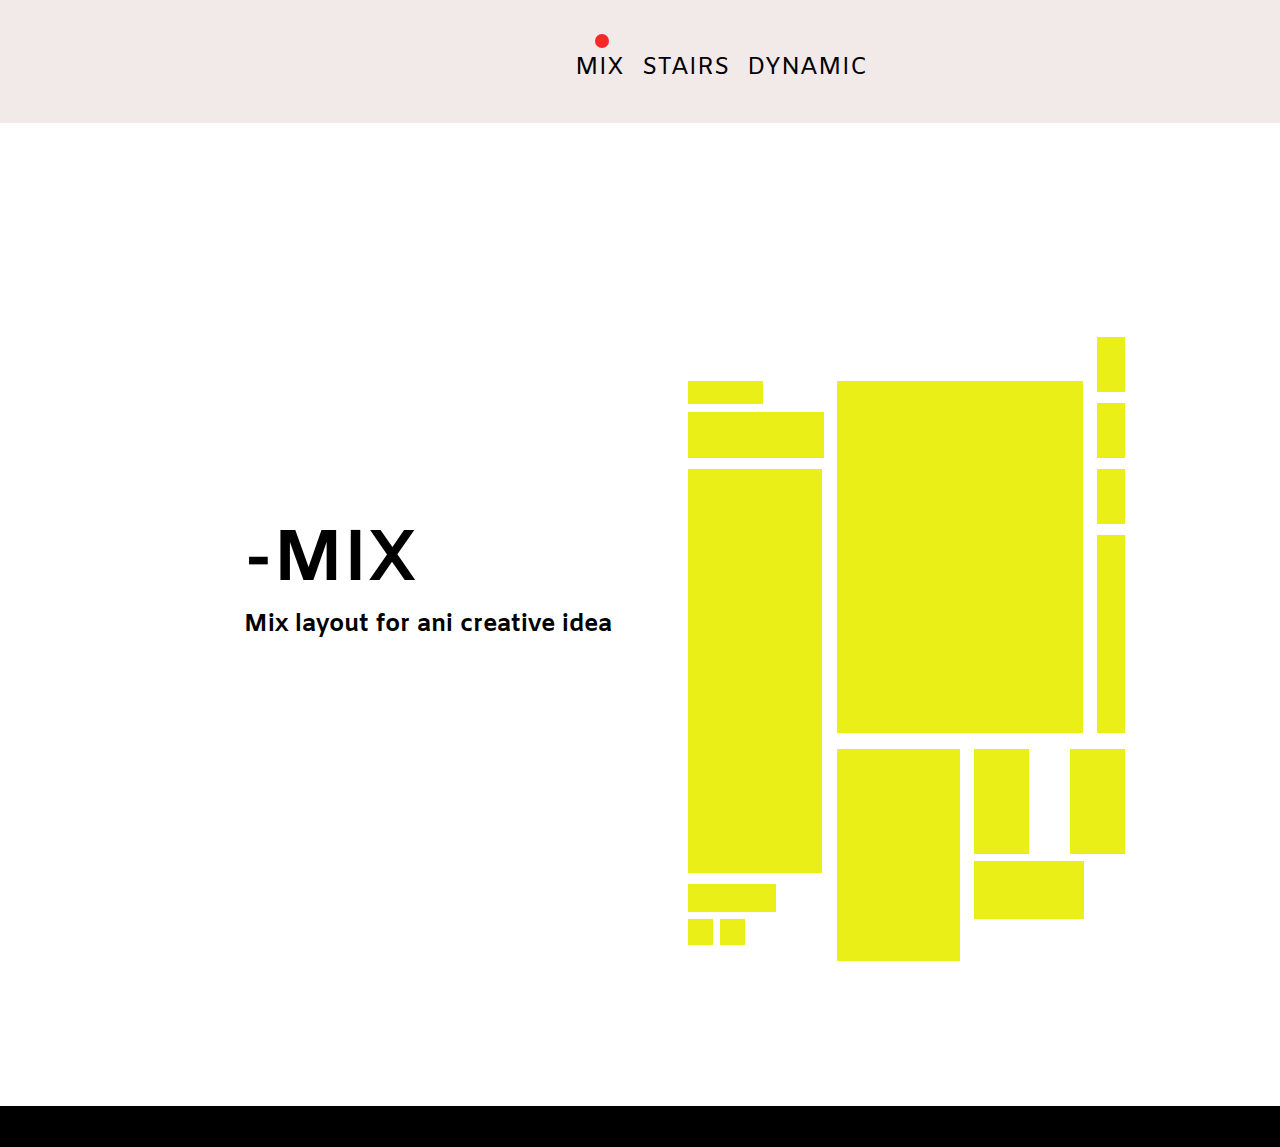
==== index.html @ f3948fbc "EX1, EX2 ,EX3 (in progress)" ====
<!DOCTYPE html>
<html lang="en">
<head>
    <style>
        @import url('https://fonts.googleapis.com/css2?family=Amiko&display=swap');
    </style>
    <meta charset="UTF-8">
    <meta http-equiv="X-UA-Compatible" content="IE=edge">
    <meta name="viewport" content="width=device-width, initial-scale=1">
        <link rel="stylesheet" href="css/style.css">

    <title>Yanai Yeshurun</title>
</head>
<body class="mix">
        <nav>
            <a href="index.html" class="Mix"><h2>MIX</h2></a>
            <a href="layouts2.html" class="Stairs"><h2>STAIRS</h2></a>
            <a href="layouts3.html" class="Dynamic"><h2>DYNAMIC</h2></a>
            <div class="point"></div>
        </nav>
    <main>
    <section class="Left">
        <div class="rec1"></div>
        <div class="rec2"></div>
        <div class="rec3"></div>
        <div class="rec4"></div>
        <div class="rec5"></div>
        <div class="rec6"></div>
        <div class="rec7"></div>
    </section>
    <section class="Middle">
        <div class="rec8"></div>
        <div class="rec9"></div>
        <div class="rec10"></div>
        <div class="rec11"></div>
        <div class="rec12"></div>
    </section>
    <section class="Right">
        <div class="rec13"></div>
        <div class="rec14"></div>
        <div class="rec15"></div>
        <div class="rec16"></div>
    </section>
    <section class="description">
        <h1>-MIX</h1>
        <h2>Mix layout for ani creative idea</h2>
    </section>
</main>
<footer></footer>
</body>
</html>
---- css/style.css ----
* {
    margin: 0;
    padding: 0;
}

header, main, footer, nav, aside, section, div  {
    display: block;
}

/* /////////////////////////////////////////////////////////////// */
/* /////////////////////// -- INDEX -- /////////////////////////// */
/* /////////////////////////////////////////////////////////////// */

.mix nav,
.lay2 nav,
.lay3 header {
    width: 1440px;
    height: 123px;
    background-color: #F2E9E9;
}

.mix .point {
    position: absolute;
    background-color: #F72828;
    width: 14px;
    height: 14px;
    margin-top: 34px;
    margin-left: 595px;
    border-radius: 50px;
}

.Mix {
    position: absolute;
    margin-left: 575px;
    margin-top: 52px;
    text-decoration: none;
}


.Stairs {
    position: absolute;
    margin-left: 642px;
    margin-top: 52px;
    text-decoration: none;
}


.Dynamic {
    position: absolute;
    margin-left: 747px;
    margin-top: 52px;
    text-decoration: none;
}

.Mix h2,
.Stairs h2,
.Dynamic h2 {
    font-family: 'Amiko', sans-serif;
    font-style: normal;
    font-weight: 400;
    font-size: 24px;
    line-height: 32px;
    color: #000000;
    transition: color 0.5s ease;
    transition: font-size 0.5s ease;
    text-transform: uppercase;
}

.mix .Stairs h2:hover,
.mix .Dynamic h2:hover {
    color: #6e6b6b;
    font-size: 18px;
    text-align: center;
}

.mix .Left {
    position: relative;
    margin-left: 688px;
}

.mix .rec1 {
    position: absolute;
    background-color: #EBEF18;
    width: 75px;
    height: 23px;
    margin-top: 258px;
}

.mix .rec2 {
    position: absolute;
    background-color: #EBEF18;
    width: 136px;
    height: 46px;
    margin-top: 289px;
}

.mix .rec3 {
    position: absolute;
    background-color: #EBEF18;
    width: 136px;
    height: 46px;
    margin-top: 289px;
}

.mix .rec4 {
    position: absolute;
    background-color: #EBEF18;
    width: 134px;
    height: 404px;
    margin-top: 346px;
}

.mix .rec5 {
    position: absolute;
    background-color: #EBEF18;
    width: 88px;
    height: 28px;
    margin-top: 761px;
}

.mix .rec6 {
    position: absolute;
    background-color: #EBEF18;
    width: 25px;
    height: 26px;
    margin-top: 796px;
}

.mix .rec7 {
    position: absolute;
    background-color: #EBEF18;
    width: 25px;
    height: 26px;
    margin-top: 796px;
    margin-left: 32px;
}

.mix .Middle {
    position: relative;
    margin-left: 837px;
}

.mix .rec8 {
    position: absolute;
    background-color: #EBEF18;
    width: 246px;
    height: 352px;
    margin-top: 258px;
}

.mix .rec9 {
    position: absolute;
    background-color: #EBEF18;
    width: 123px;
    height: 212px;
    margin-top: 626px;
}

.mix .rec10 {
    position: absolute;
    background-color: #EBEF18;
    width: 55px;
    height: 105px;
    margin-top: 626px;
    margin-left: 137px;
}

.mix .rec11 {
    position: absolute;
    background-color: #EBEF18;
    width: 110px;
    height: 58px;
    margin-top: 738px;
    margin-left: 137px;
}

.mix .rec12 {
    position: absolute;
    background-color: #EBEF18;
    width: 55px;
    height: 105px;
    margin-top: 626px;
    margin-left: 233px;
}

.mix .Right {
    position: relative;
    margin-left: 1097px;
}

.mix .rec13 {
    position: absolute;
    background-color: #EBEF18;
    width: 28px;
    height: 55px;
    margin-top: 214px;
}

.mix .rec14 {
    position: absolute;
    background-color: #EBEF18;
    width: 28px;
    height: 55px;
    margin-top: 280px;
}

.mix .rec15 {
    position: absolute;
    background-color: #EBEF18;
    width: 28px;
    height: 55px;
    margin-top: 346px;
}

.mix .rec16 {
    position: absolute;
    background-color: #EBEF18;
    width: 28px;
    height: 198px;
    margin-top: 412px;
}


.mix .description {
    position: absolute;
    margin-left: 244px;
    margin-top: 390px;
}

.mix .description h1 {
    font-family: 'Amiko', sans-serif;
    font-style: normal;
    font-weight: 700;
    font-size: 72px;
    line-height: 96px;
    color: #000000;
}

.mix .description h2 {
    font-family: 'Amiko', sans-serif;
    font-style: normal;
    font-weight: 700;
    font-size: 24px;
    line-height: 32px;
    color: #000000;
}

.mix footer {
    position: relative;
    background-color: #000000;
    width: 1440px;
    height: 41px;
    margin-top: 983px;
}

/* /////////////////////////////////////////////////////////////// */
/* ////////////////////// -- LAYOUTS2 -- ///////////////////////// */
/* /////////////////////////////////////////////////////////////// */
.lay2 main{
    align-content: flex-start;
}
.lay2 .point {
    position: absolute;
    background-color: #F72828;
    width: 14px;
    height: 14px;
    margin-top: 34px;
    margin-left: 686px;
    border-radius: 50px;
}

.lay2 .Mix h2:hover,
.lay2 .Dynamic h2:hover {
    color: #6e6b6b;
    font-size: 18px;
    text-align: center;
}

.lay2 footer {
    position: fixed;
    background-color: #000000;
    width: 1440px;
    height: 41px;
    bottom: 0;
    text-align: center;
}

.leftSide{
    position: absolute;
    margin-left: 151px;
    margin-top: 119px;
}

.rightSide {
    position: absolute;
    margin-left: 663px;
    padding-top: 287px;
}

.Rec {
    background-color: #C4C4C4;
    width: 457px;
    height: 299px;
    margin-bottom:70px;
}

aside{
    background-color: #EBEF18;
    width: 169px;
    height: 2185px;
    margin-left: 1271px;
}

.blackRec{
    position:absolute;
    background-color: #000000;
    width: 80px;
    height: 80px;
    margin-top:119px;
}

.blackRec1{
    position:absolute;
    background-color: #000000;
    width: 80px;
    height: 80px;
    margin-top:616px;
}
.whiteRec{
    position:absolute;
    background-color: #ffffff;
    width: 80px;
    height: 80px;
    margin-top:247px;
    margin-left: 89px;
}

.letters{
    position: absolute;
    display: flex;
    flex-direction: column;
    justify-content: center;
    align-items: center;
    margin-top: 1240px;
    margin-left: 44px;
}

.letter{
    color: #000000;
    font-family: 'Amiko', sans-serif;
    font-style: normal;
    font-weight: 400;
    font-size: 96px;
    line-height: 128px;
    align-items: flex-end;
    text-align: center;
    text-decoration: none;
    width: 81px;
}

.lay3 .blackRec{
    position: absolute;
    margin-top: 21px;
    margin-left: 1336px;
}

#wrapper {
    width: 1440px;
    margin: 0px auto;
}

.lay3 nav{
    position: relative;
    background-color: #E5E5E5;
    width: 372px;
    height: 995px;
}

.lay3 .point {
    position: absolute;
    background-color: #F72828;
    width: 14px;
    height: 14px;
    margin-top: 34px;
    margin-left: 686px;
    border-radius: 50px;
}

.lay3 .Mix h2:hover,
.lay3 .Dynamic h2:hover {
    color: #6e6b6b;
    font-size: 18px;
    text-align: center;
}
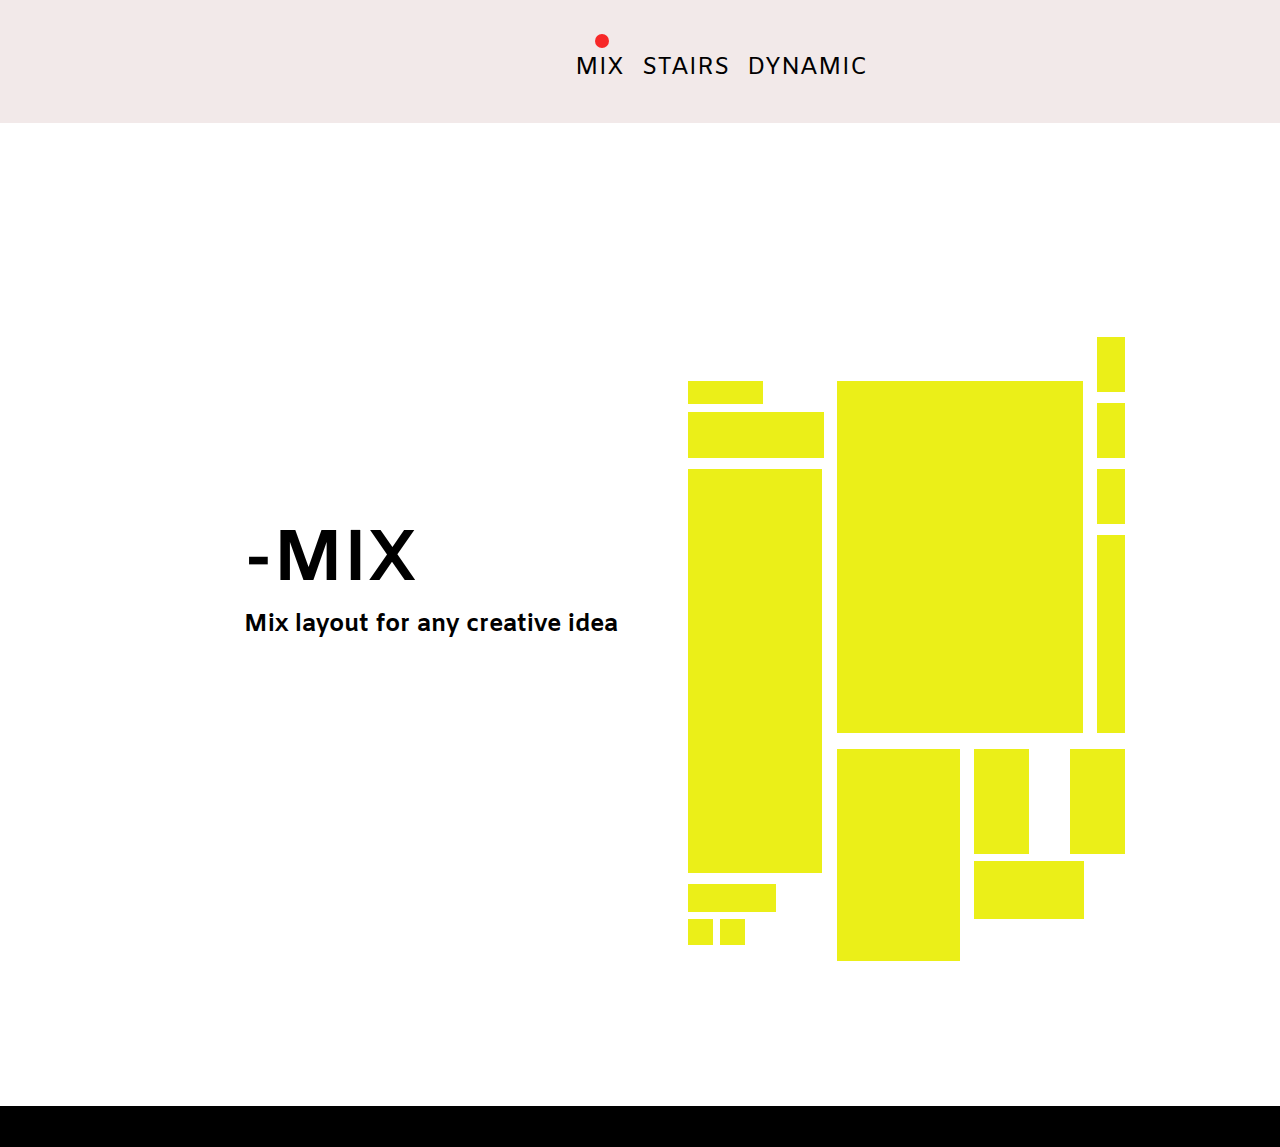
==== commit 3fb913cb: "update - css,index,layout3" ====
--- a/index.html
+++ b/index.html
@@ -43,7 +43,7 @@
     </section>
     <section class="description">
         <h1>-MIX</h1>
-        <h2>Mix layout for ani creative idea</h2>
+        <h2>Mix layout for any creative idea</h2>
     </section>
 </main>
 <footer></footer>
--- a/css/style.css
+++ b/css/style.css
@@ -3,7 +3,13 @@
     padding: 0;
 }
 
-header, main, footer, nav, aside, section, div  {
+header,
+main,
+footer,
+nav,
+aside,
+section,
+div {
     display: block;
 }
 
@@ -256,9 +262,10 @@
 /* /////////////////////////////////////////////////////////////// */
 /* ////////////////////// -- LAYOUTS2 -- ///////////////////////// */
 /* /////////////////////////////////////////////////////////////// */
-.lay2 main{
+.lay2 main {
     align-content: flex-start;
 }
+
 .lay2 .point {
     position: absolute;
     background-color: #F72828;
@@ -285,7 +292,7 @@
     text-align: center;
 }
 
-.leftSide{
+.leftSide {
     position: absolute;
     margin-left: 151px;
     margin-top: 119px;
@@ -301,41 +308,42 @@
     background-color: #C4C4C4;
     width: 457px;
     height: 299px;
-    margin-bottom:70px;
-}
-
-aside{
+    margin-bottom: 70px;
+}
+
+.lay2 aside {
     background-color: #EBEF18;
     width: 169px;
     height: 2185px;
     margin-left: 1271px;
 }
 
-.blackRec{
-    position:absolute;
+.blackRec {
+    position: absolute;
     background-color: #000000;
     width: 80px;
     height: 80px;
-    margin-top:119px;
-}
-
-.blackRec1{
-    position:absolute;
+    margin-top: 119px;
+}
+
+.blackRec1 {
+    position: absolute;
     background-color: #000000;
     width: 80px;
     height: 80px;
-    margin-top:616px;
-}
-.whiteRec{
-    position:absolute;
+    margin-top: 616px;
+}
+
+.whiteRec {
+    position: absolute;
     background-color: #ffffff;
     width: 80px;
     height: 80px;
-    margin-top:247px;
+    margin-top: 247px;
     margin-left: 89px;
 }
 
-.letters{
+.letters {
     position: absolute;
     display: flex;
     flex-direction: column;
@@ -345,7 +353,7 @@
     margin-left: 44px;
 }
 
-.letter{
+.letter {
     color: #000000;
     font-family: 'Amiko', sans-serif;
     font-style: normal;
@@ -358,7 +366,11 @@
     width: 81px;
 }
 
-.lay3 .blackRec{
+/* /////////////////////////////////////////////////////////////// */
+/* ////////////////////// -- LAYOUTS3 -- ///////////////////////// */
+/* /////////////////////////////////////////////////////////////// */
+
+.lay3 .blackRec {
     position: absolute;
     margin-top: 21px;
     margin-left: 1336px;
@@ -369,27 +381,75 @@
     margin: 0px auto;
 }
 
-.lay3 nav{
+.lay3 nav {
     position: relative;
     background-color: #E5E5E5;
     width: 372px;
     height: 995px;
 }
 
+.lay3 .Mix {
+    position: absolute;
+    margin-left: 38px;
+    margin-top: 123px;
+    text-decoration: none;
+}
+
+
+.lay3 .Stairs {
+    position: absolute;
+    margin-left: 105px;
+    margin-top: 123px;
+    text-decoration: none;
+}
+
+
+.lay3 .Dynamic {
+    position: absolute;
+    margin-left: 210px;
+    margin-top: 123px;
+    text-decoration: none;
+}
+
+
 .lay3 .point {
     position: absolute;
     background-color: #F72828;
     width: 14px;
     height: 14px;
-    margin-top: 34px;
-    margin-left: 686px;
+    margin-top: 105px;
+    margin-left: 301px;
     border-radius: 50px;
 }
 
 .lay3 .Mix h2:hover,
-.lay3 .Dynamic h2:hover {
+.lay3 .Stairs h2:hover {
     color: #6e6b6b;
     font-size: 18px;
     text-align: center;
 }
 
+.lay3 .blue {
+    position: absolute;
+    background-color: rgba(24, 71, 239, 0.3);
+    top: 123px;
+    width: 104px;
+    height: 995px;
+    left: 1336px;
+}
+
+.yellowBox {
+    position: absolute;
+    display: flex;
+    background-color: #EBEF18;
+    width: 1440px;
+    height: 463px;
+}
+
+.blackBox {
+    position: absolute;
+    background-color: #000000;
+    width: 1440px;
+    height: 41px;
+    margin-top: 463px;
+}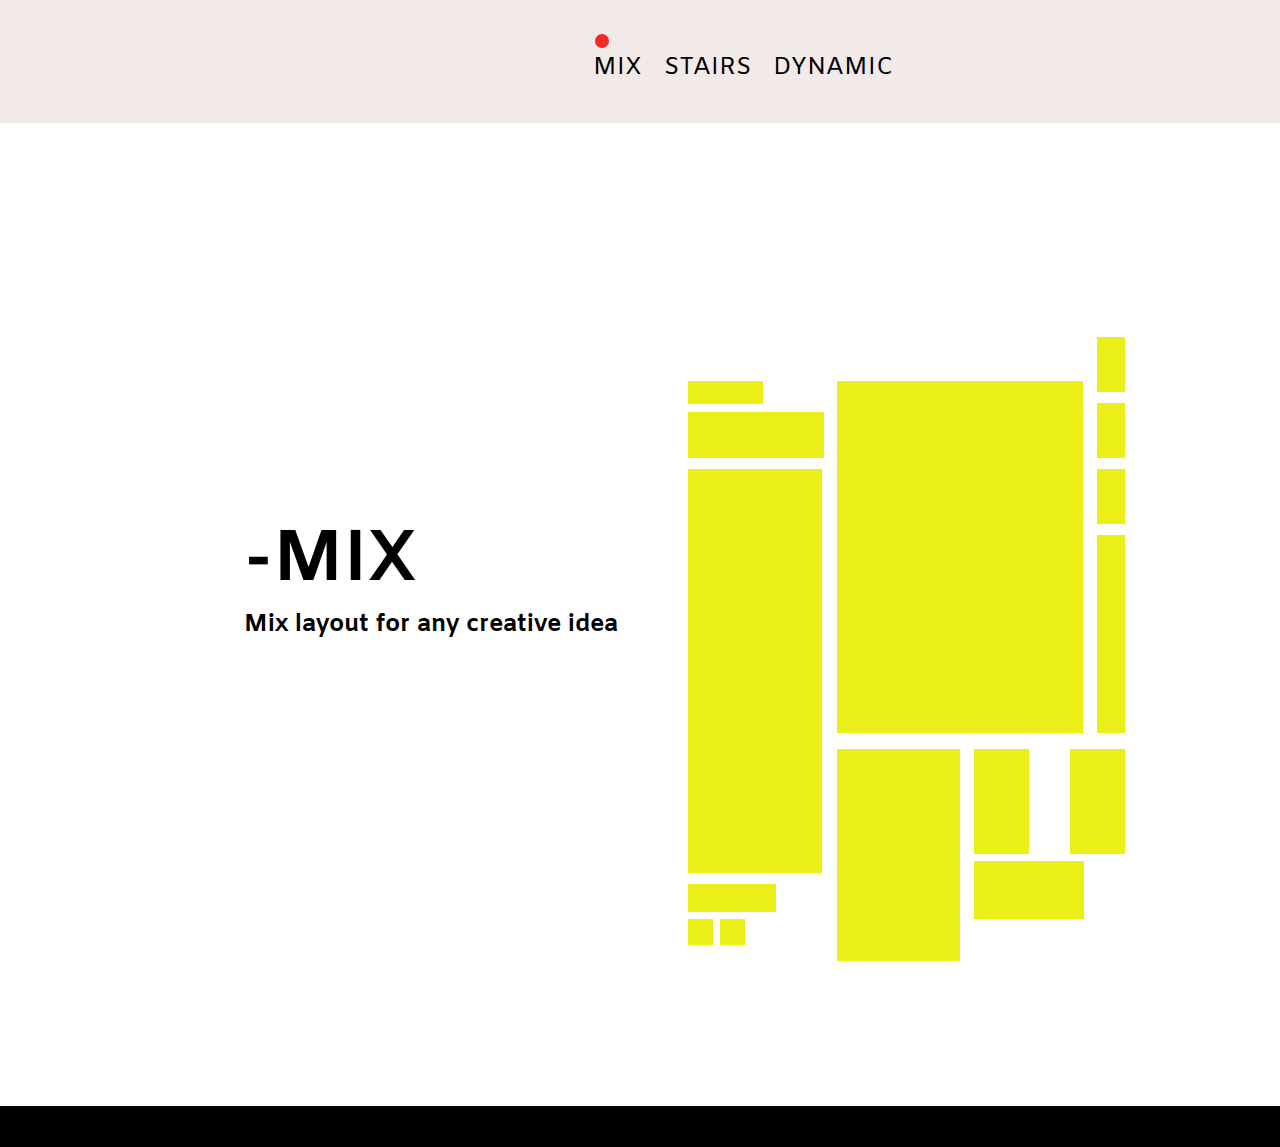
==== commit 33e9b4b5: "reducing classes" ====
--- a/index.html
+++ b/index.html
@@ -12,11 +12,13 @@
     <title>Yanai Yeshurun</title>
 </head>
 <body class="mix">
-        <nav>
+    <nav>
+            <div class="point"></div>
+            <div class="titles">
             <a href="index.html" class="Mix"><h2>MIX</h2></a>
             <a href="layouts2.html" class="Stairs"><h2>STAIRS</h2></a>
             <a href="layouts3.html" class="Dynamic"><h2>DYNAMIC</h2></a>
-            <div class="point"></div>
+        </div>
         </nav>
     <main>
     <section class="Left">
--- a/css/style.css
+++ b/css/style.css
@@ -2,29 +2,18 @@
     margin: 0;
     padding: 0;
 }
-
-header,
-main,
-footer,
-nav,
-aside,
-section,
-div {
-    display: block;
-}
-
+header,main,footer,nav,aside,section,div{display: block;}
 /* /////////////////////////////////////////////////////////////// */
 /* /////////////////////// -- INDEX -- /////////////////////////// */
 /* /////////////////////////////////////////////////////////////// */
-
-.mix nav,
-.lay2 nav,
-.lay3 header {
+.mix nav,.lay2 nav,.lay3 header {
     width: 1440px;
     height: 123px;
     background-color: #F2E9E9;
-}
-
+    align-items: center;
+    
+    
+}
 .mix .point {
     position: absolute;
     background-color: #F72828;
@@ -34,33 +23,17 @@
     margin-left: 595px;
     border-radius: 50px;
 }
+.titles{
+    margin-left: 575px;
+}
 
-.Mix {
-    position: absolute;
-    margin-left: 575px;
+.Mix,.Stairs,.Dynamic{
+    display: inline-block;
+    margin-left: 18px;
     margin-top: 52px;
     text-decoration: none;
 }
-
-
-.Stairs {
-    position: absolute;
-    margin-left: 642px;
-    margin-top: 52px;
-    text-decoration: none;
-}
-
-
-.Dynamic {
-    position: absolute;
-    margin-left: 747px;
-    margin-top: 52px;
-    text-decoration: none;
-}
-
-.Mix h2,
-.Stairs h2,
-.Dynamic h2 {
+.Mix h2,.Stairs h2,.Dynamic h2 {
     font-family: 'Amiko', sans-serif;
     font-style: normal;
     font-weight: 400;
@@ -71,19 +44,15 @@
     transition: font-size 0.5s ease;
     text-transform: uppercase;
 }
-
-.mix .Stairs h2:hover,
-.mix .Dynamic h2:hover {
+.mix .Stairs h2:hover,.mix .Dynamic h2:hover {
     color: #6e6b6b;
     font-size: 18px;
     text-align: center;
 }
-
 .mix .Left {
     position: relative;
     margin-left: 688px;
 }
-
 .mix .rec1 {
     position: absolute;
     background-color: #EBEF18;
@@ -91,7 +60,6 @@
     height: 23px;
     margin-top: 258px;
 }
-
 .mix .rec2 {
     position: absolute;
     background-color: #EBEF18;
@@ -99,7 +67,6 @@
     height: 46px;
     margin-top: 289px;
 }
-
 .mix .rec3 {
     position: absolute;
     background-color: #EBEF18;
@@ -107,7 +74,6 @@
     height: 46px;
     margin-top: 289px;
 }
-
 .mix .rec4 {
     position: absolute;
     background-color: #EBEF18;
@@ -115,7 +81,6 @@
     height: 404px;
     margin-top: 346px;
 }
-
 .mix .rec5 {
     position: absolute;
     background-color: #EBEF18;
@@ -123,7 +88,6 @@
     height: 28px;
     margin-top: 761px;
 }
-
 .mix .rec6 {
     position: absolute;
     background-color: #EBEF18;
@@ -131,7 +95,6 @@
     height: 26px;
     margin-top: 796px;
 }
-
 .mix .rec7 {
     position: absolute;
     background-color: #EBEF18;
@@ -140,12 +103,10 @@
     margin-top: 796px;
     margin-left: 32px;
 }
-
 .mix .Middle {
     position: relative;
     margin-left: 837px;
 }
-
 .mix .rec8 {
     position: absolute;
     background-color: #EBEF18;
@@ -153,7 +114,6 @@
     height: 352px;
     margin-top: 258px;
 }
-
 .mix .rec9 {
     position: absolute;
     background-color: #EBEF18;
@@ -161,7 +121,6 @@
     height: 212px;
     margin-top: 626px;
 }
-
 .mix .rec10 {
     position: absolute;
     background-color: #EBEF18;
@@ -170,7 +129,6 @@
     margin-top: 626px;
     margin-left: 137px;
 }
-
 .mix .rec11 {
     position: absolute;
     background-color: #EBEF18;
@@ -179,7 +137,6 @@
     margin-top: 738px;
     margin-left: 137px;
 }
-
 .mix .rec12 {
     position: absolute;
     background-color: #EBEF18;
@@ -188,12 +145,10 @@
     margin-top: 626px;
     margin-left: 233px;
 }
-
 .mix .Right {
     position: relative;
     margin-left: 1097px;
 }
-
 .mix .rec13 {
     position: absolute;
     background-color: #EBEF18;
@@ -201,7 +156,6 @@
     height: 55px;
     margin-top: 214px;
 }
-
 .mix .rec14 {
     position: absolute;
     background-color: #EBEF18;
@@ -209,7 +163,6 @@
     height: 55px;
     margin-top: 280px;
 }
-
 .mix .rec15 {
     position: absolute;
     background-color: #EBEF18;
@@ -217,7 +170,6 @@
     height: 55px;
     margin-top: 346px;
 }
-
 .mix .rec16 {
     position: absolute;
     background-color: #EBEF18;
@@ -225,14 +177,11 @@
     height: 198px;
     margin-top: 412px;
 }
-
-
 .mix .description {
     position: absolute;
     margin-left: 244px;
     margin-top: 390px;
 }
-
 .mix .description h1 {
     font-family: 'Amiko', sans-serif;
     font-style: normal;
@@ -241,7 +190,6 @@
     line-height: 96px;
     color: #000000;
 }
-
 .mix .description h2 {
     font-family: 'Amiko', sans-serif;
     font-style: normal;
@@ -250,7 +198,6 @@
     line-height: 32px;
     color: #000000;
 }
-
 .mix footer {
     position: relative;
     background-color: #000000;
@@ -258,14 +205,12 @@
     height: 41px;
     margin-top: 983px;
 }
-
 /* /////////////////////////////////////////////////////////////// */
 /* ////////////////////// -- LAYOUTS2 -- ///////////////////////// */
 /* /////////////////////////////////////////////////////////////// */
 .lay2 main {
     align-content: flex-start;
 }
-
 .lay2 .point {
     position: absolute;
     background-color: #F72828;
@@ -275,14 +220,12 @@
     margin-left: 686px;
     border-radius: 50px;
 }
-
 .lay2 .Mix h2:hover,
 .lay2 .Dynamic h2:hover {
     color: #6e6b6b;
     font-size: 18px;
     text-align: center;
 }
-
 .lay2 footer {
     position: fixed;
     background-color: #000000;
@@ -291,33 +234,28 @@
     bottom: 0;
     text-align: center;
 }
-
 .leftSide {
     position: absolute;
     margin-left: 151px;
     margin-top: 119px;
 }
-
 .rightSide {
     position: absolute;
     margin-left: 663px;
     padding-top: 287px;
 }
-
 .Rec {
     background-color: #C4C4C4;
     width: 457px;
     height: 299px;
     margin-bottom: 70px;
 }
-
 .lay2 aside {
     background-color: #EBEF18;
     width: 169px;
     height: 2185px;
     margin-left: 1271px;
 }
-
 .blackRec {
     position: absolute;
     background-color: #000000;
@@ -325,7 +263,6 @@
     height: 80px;
     margin-top: 119px;
 }
-
 .blackRec1 {
     position: absolute;
     background-color: #000000;
@@ -333,7 +270,6 @@
     height: 80px;
     margin-top: 616px;
 }
-
 .whiteRec {
     position: absolute;
     background-color: #ffffff;
@@ -342,7 +278,6 @@
     margin-top: 247px;
     margin-left: 89px;
 }
-
 .letters {
     position: absolute;
     display: flex;
@@ -352,7 +287,6 @@
     margin-top: 1240px;
     margin-left: 44px;
 }
-
 .letter {
     color: #000000;
     font-family: 'Amiko', sans-serif;
@@ -365,53 +299,42 @@
     text-decoration: none;
     width: 81px;
 }
-
 /* /////////////////////////////////////////////////////////////// */
 /* ////////////////////// -- LAYOUTS3 -- ///////////////////////// */
 /* /////////////////////////////////////////////////////////////// */
-
 .lay3 .blackRec {
     position: absolute;
     margin-top: 21px;
     margin-left: 1336px;
 }
-
 #wrapper {
     width: 1440px;
     margin: 0px auto;
 }
-
 .lay3 nav {
     position: relative;
     background-color: #E5E5E5;
     width: 372px;
     height: 995px;
 }
-
 .lay3 .Mix {
     position: absolute;
     margin-left: 38px;
     margin-top: 123px;
     text-decoration: none;
 }
-
-
 .lay3 .Stairs {
     position: absolute;
     margin-left: 105px;
     margin-top: 123px;
     text-decoration: none;
 }
-
-
 .lay3 .Dynamic {
     position: absolute;
     margin-left: 210px;
     margin-top: 123px;
     text-decoration: none;
 }
-
-
 .lay3 .point {
     position: absolute;
     background-color: #F72828;
@@ -421,14 +344,12 @@
     margin-left: 301px;
     border-radius: 50px;
 }
-
 .lay3 .Mix h2:hover,
 .lay3 .Stairs h2:hover {
     color: #6e6b6b;
     font-size: 18px;
     text-align: center;
 }
-
 .lay3 .blue {
     position: absolute;
     background-color: rgba(24, 71, 239, 0.3);
@@ -437,7 +358,6 @@
     height: 995px;
     left: 1336px;
 }
-
 .yellowBox {
     position: absolute;
     display: flex;
@@ -445,11 +365,66 @@
     width: 1440px;
     height: 463px;
 }
-
 .blackBox {
     position: absolute;
     background-color: #000000;
     width: 1440px;
     height: 41px;
     margin-top: 463px;
+}
+@media only screen and (max-width: 416px) {
+    .lay3 header {
+        width: 100%;
+        height: 123px;
+        background-color: #F2E9E9;
+        /* margin: 0 auto; */
+    }
+    .lay3 nav {
+        position: relative;
+        background-color: #E5E5E5;
+        width: 100%;
+        height: 105px;
+    }
+    .lay3 .blackRec {
+        position: absolute;
+        margin-top: 21px;
+        margin-left: calc(100% - 102px - 2vw);
+    }
+    .lay3 .point {
+        position: absolute;
+        background-color: #F72828;
+        width: 14px;
+        height: 14px;
+        margin-top: 105px;
+        margin-left: 301px;
+        border-radius: 50px;
+    }
+    .lay3 .Mix,.lay3 .Stairs,.lay3 .Dynamic {
+        margin-top: 45px;
+    }
+    .lay3 .point {
+        position: absolute;
+        background-color: #F72828;
+        width: 14px;
+        height: 14px;
+        margin-top: 27px;
+        margin-left: 295px;
+        border-radius: 50px;
+    }
+    .lay3 .Mix h2:hover,.lay3 .Dynamic h2:hover,.lay3 .Stairs h2:hover {
+        display: none;
+        color: #000000;
+        font-size: 24px;
+    }
+    .blue {
+        display: none;
+    }
+    #wrapper {
+        /* width: 1440px; */
+        margin: 1346px auto;
+    }
+    .lay3 .yellowBox,
+    .lay3 .blackBox {
+        width: 100%;
+    }
 }